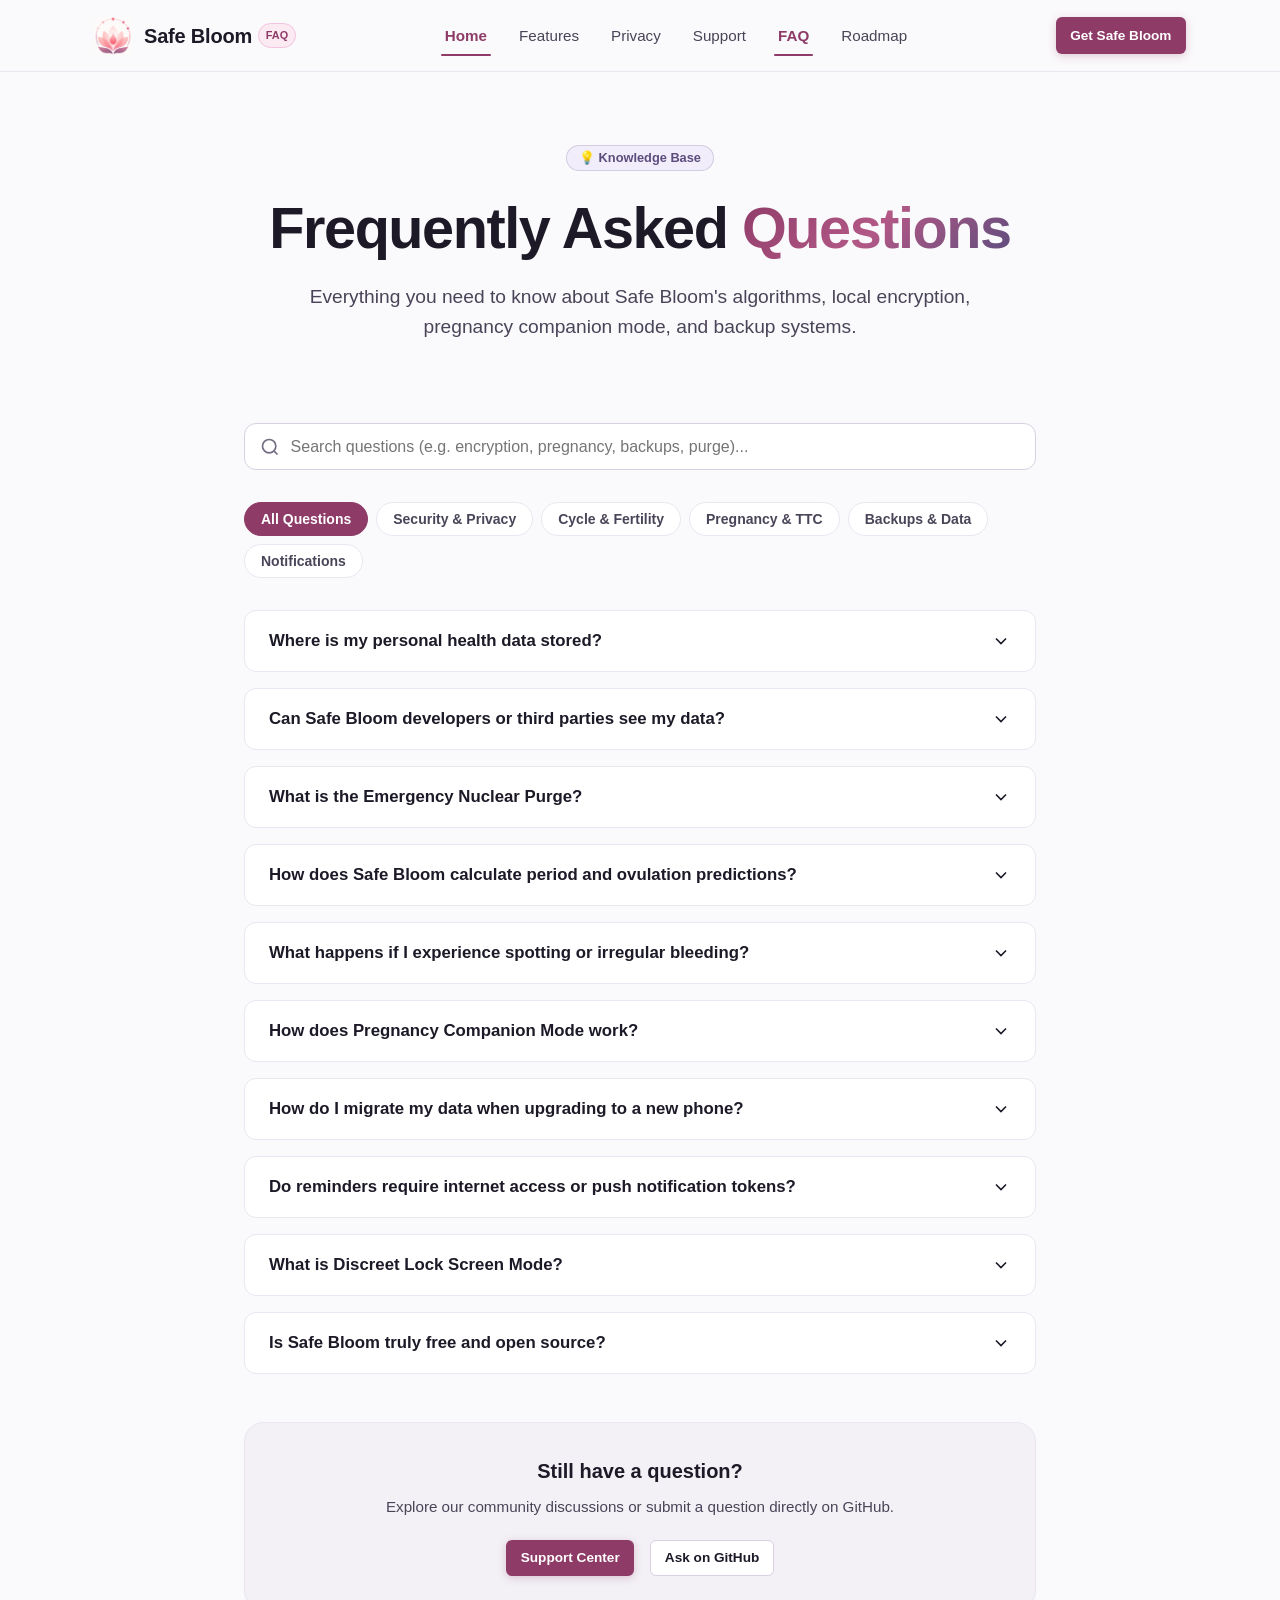
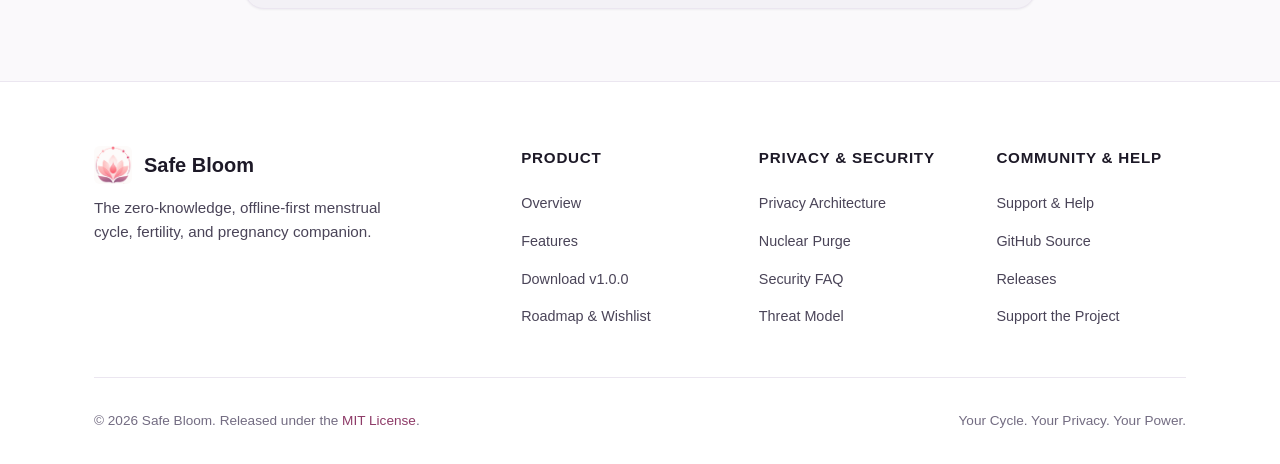
==== faq/index.html @ e165b1d6 "feat: complete Safe Bloom static website with clean URL architecture and zero-knowledge documentatio" ====
<!DOCTYPE html>
<html lang="en">
<head>
  <meta charset="UTF-8">
  <meta name="viewport" content="width=device-width, initial-scale=1.0">
  <title>Frequently Asked Questions — Safe Bloom</title>
  <meta name="description" content="Find answers to common questions about Safe Bloom's zero-knowledge security, offline predictions, pregnancy mode, encrypted backups, and open-source architecture.">
  <meta name="theme-color" content="#8e3b68">
  
  <!-- Open Graph -->
  <meta property="og:title" content="Safe Bloom — Frequently Asked Questions">
  <meta property="og:description" content="Answers about Safe Bloom cycle predictions, offline encryption, pregnancy mode, backups, and privacy.">
  <meta property="og:type" content="website">
  <meta property="og:image" content="../assets/safe-bloom-logo.png">

  <!-- Favicon -->
  <link rel="icon" type="image/png" href="../assets/safe-bloom-logo.png">
  
  <!-- Shared Stylesheet -->
  <link rel="stylesheet" href="../css/style.css">
</head>
<body>

  <!-- Site Header & Navigation -->
  <header class="site-header">
    <div class="container nav-wrapper">
      <a href="../" class="brand" aria-label="Safe Bloom Homepage">
        <img src="../assets/safe-bloom-logo.png" alt="Safe Bloom Logo" class="brand-logo" width="38" height="38">
        <div class="brand-title">
          <span>Safe Bloom</span>
          <span class="brand-badge">FAQ</span>
        </div>
      </a>

      <nav aria-label="Main Navigation">
        <ul class="nav-menu">
          <li><a href="../" class="nav-link">Home</a></li>
          <li><a href="../#features" class="nav-link">Features</a></li>
          <li><a href="../privacy/" class="nav-link">Privacy</a></li>
          <li><a href="../support/" class="nav-link">Support</a></li>
          <li><a href="../faq/" class="nav-link active">FAQ</a></li>
          <li><a href="../roadmap/" class="nav-link">Roadmap</a></li>
        </ul>
      </nav>

      <div class="nav-actions">
        <a href="../#download" class="btn btn-primary btn-sm">Get Safe Bloom</a>
      </div>

      <button class="mobile-toggle" aria-label="Toggle navigation menu" aria-expanded="false">
        <svg viewBox="0 0 24 24" fill="none" stroke="currentColor" stroke-width="2" stroke-linecap="round" stroke-linejoin="round">
          <line x1="3" y1="12" x2="21" y2="12"></line>
          <line x1="3" y1="6" x2="21" y2="6"></line>
          <line x1="3" y1="18" x2="21" y2="18"></line>
        </svg>
      </button>
    </div>
  </header>

  <main>
    <!-- Header Banner -->
    <section class="hero" style="padding-bottom: 2rem;">
      <div class="container container-narrow">
        <div class="hero-pill">
          <span class="badge badge-purple">💡 Knowledge Base</span>
        </div>
        <h1 class="hero-title">
          Frequently Asked <span class="gradient-text">Questions</span>
        </h1>
        <p class="hero-subtitle">
          Everything you need to know about Safe Bloom's algorithms, local encryption, pregnancy companion mode, and backup systems.
        </p>
      </div>
    </section>

    <!-- FAQ Search and Accordions -->
    <section class="section" style="padding-top: 1rem;">
      <div class="container container-narrow">
        
        <!-- Live Search Bar -->
        <div class="search-box">
          <svg class="search-icon-pos" width="20" height="20" viewBox="0 0 24 24" fill="none" stroke="currentColor" stroke-width="2"><circle cx="11" cy="11" r="8"></circle><line x1="21" y1="21" x2="16.65" y2="16.65"></line></svg>
          <input type="text" id="faq-search" class="search-input" placeholder="Search questions (e.g. encryption, pregnancy, backups, purge)..." aria-label="Search FAQ">
        </div>

        <!-- Filter Category Tabs -->
        <div class="filter-tabs">
          <button class="filter-tab active" data-faq-cat="all">All Questions</button>
          <button class="filter-tab" data-faq-cat="privacy">Security & Privacy</button>
          <button class="filter-tab" data-faq-cat="cycle">Cycle & Fertility</button>
          <button class="filter-tab" data-faq-cat="pregnancy">Pregnancy & TTC</button>
          <button class="filter-tab" data-faq-cat="backup">Backups & Data</button>
          <button class="filter-tab" data-faq-cat="notifications">Notifications</button>
        </div>

        <!-- Accordion Group -->
        <div class="accordion accordion-group">
          
          <!-- Item 1 -->
          <div class="accordion-item faq-item" data-category="privacy">
            <button class="accordion-header" aria-expanded="false">
              <span>Where is my personal health data stored?</span>
              <svg class="accordion-icon" viewBox="0 0 24 24" fill="none" stroke="currentColor" stroke-width="2"><polyline points="6 9 12 15 18 9"></polyline></svg>
            </button>
            <div class="accordion-content">
              <p>
                Your data is stored exclusively on your physical phone inside an encrypted SQLCipher database with 256-bit AES encryption. Safe Bloom has no cloud servers, no central databases, and no remote user accounts. Your data never leaves your device unless you explicitly export an encrypted backup file.
              </p>
            </div>
          </div>

          <!-- Item 2 -->
          <div class="accordion-item faq-item" data-category="privacy">
            <button class="accordion-header" aria-expanded="false">
              <span>Can Safe Bloom developers or third parties see my data?</span>
              <svg class="accordion-icon" viewBox="0 0 24 24" fill="none" stroke="currentColor" stroke-width="2"><polyline points="6 9 12 15 18 9"></polyline></svg>
            </button>
            <div class="accordion-content">
              <p>
                No. Safe Bloom contains zero third-party analytics trackers, zero advertising SDKs, and zero telemetry. The encryption keys are generated inside your device's hardware Secure Element (Android Keystore / iOS Keychain) and are completely inaccessible to developers, servers, or advertising networks.
              </p>
            </div>
          </div>

          <!-- Item 3 -->
          <div class="accordion-item faq-item" data-category="privacy">
            <button class="accordion-header" aria-expanded="false">
              <span>What is the Emergency Nuclear Purge?</span>
              <svg class="accordion-icon" viewBox="0 0 24 24" fill="none" stroke="currentColor" stroke-width="2"><polyline points="6 9 12 15 18 9"></polyline></svg>
            </button>
            <div class="accordion-content">
              <p>
                The Emergency Nuclear Purge is a safety feature accessible inside Settings. In high-risk situations where phone access might be compelled, tapping Nuclear Purge immediately destroys the hardware encryption keys, cryptographically deletes the SQLite database, wipes local caches, and cancels all scheduled notification alarms in less than a second.
              </p>
            </div>
          </div>

          <!-- Item 4 -->
          <div class="accordion-item faq-item" data-category="cycle">
            <button class="accordion-header" aria-expanded="false">
              <span>How does Safe Bloom calculate period and ovulation predictions?</span>
              <svg class="accordion-icon" viewBox="0 0 24 24" fill="none" stroke="currentColor" stroke-width="2"><polyline points="6 9 12 15 18 9"></polyline></svg>
            </button>
            <div class="accordion-content">
              <p>
                Safe Bloom utilizes a dynamic moving-average algorithm that continuously learns from your confirmed historical cycles. It maps your reproductive month into a 4-phase hormonal timeline: Menstrual, Follicular, Ovulatory (peak 6-day fertile window), and Luteal phases.
              </p>
            </div>
          </div>

          <!-- Item 5 -->
          <div class="accordion-item faq-item" data-category="cycle">
            <button class="accordion-header" aria-expanded="false">
              <span>What happens if I experience spotting or irregular bleeding?</span>
              <svg class="accordion-icon" viewBox="0 0 24 24" fill="none" stroke="currentColor" stroke-width="2"><polyline points="6 9 12 15 18 9"></polyline></svg>
            </button>
            <div class="accordion-content">
              <p>
                Safe Bloom provides a dedicated Spotting logging classification. Unlike other apps that mistakenly treat mid-cycle spotting as the start of a whole new period and distort your cycle averages, Safe Bloom isolates spotting as an informational symptom without altering your predictive timeline.
              </p>
            </div>
          </div>

          <!-- Item 6 -->
          <div class="accordion-item faq-item" data-category="pregnancy">
            <button class="accordion-header" aria-expanded="false">
              <span>How does Pregnancy Companion Mode work?</span>
              <svg class="accordion-icon" viewBox="0 0 24 24" fill="none" stroke="currentColor" stroke-width="2"><polyline points="6 9 12 15 18 9"></polyline></svg>
            </button>
            <div class="accordion-content">
              <p>
                Activating Pregnancy Mode transforms the app into a prenatal tracking companion. It calculates gestational age (weeks and days) from your Last Menstrual Period (LMP) or conception date, projects Estimated Due Dates (EDD) using Naegele's rule, provides weekly fruit/veggie size milestones, and automatically suppresses menstrual alarms for the duration of the pregnancy.
              </p>
            </div>
          </div>

          <!-- Item 7 -->
          <div class="accordion-item faq-item" data-category="backup">
            <button class="accordion-header" aria-expanded="false">
              <span>How do I migrate my data when upgrading to a new phone?</span>
              <svg class="accordion-icon" viewBox="0 0 24 24" fill="none" stroke="currentColor" stroke-width="2"><polyline points="6 9 12 15 18 9"></polyline></svg>
            </button>
            <div class="accordion-content">
              <p>
                Navigate to <strong>Settings ➔ Export Encrypted Backup</strong>. Enter a secure passphrase. Safe Bloom generates a zero-knowledge encrypted JSON vault (using PBKDF2-HMAC-SHA256 and AES-GCM). Move this file to your new device via USB, local sharing, or SD card, then tap <strong>Restore from Backup</strong> on the Welcome Screen.
              </p>
            </div>
          </div>

          <!-- Item 8 -->
          <div class="accordion-item faq-item" data-category="notifications">
            <button class="accordion-header" aria-expanded="false">
              <span>Do reminders require internet access or push notification tokens?</span>
              <svg class="accordion-icon" viewBox="0 0 24 24" fill="none" stroke="currentColor" stroke-width="2"><polyline points="6 9 12 15 18 9"></polyline></svg>
            </button>
            <div class="accordion-content">
              <p>
                No. All reminders (period predictions, ovulation alerts, hydration prompts, daily symptom logging) are scheduled directly with your device's native operating system alarm clock manager. Safe Bloom does not use Firebase Cloud Messaging (FCM), Apple APNs, or any external push servers.
              </p>
            </div>
          </div>

          <!-- Item 9 -->
          <div class="accordion-item faq-item" data-category="notifications">
            <button class="accordion-header" aria-expanded="false">
              <span>What is Discreet Lock Screen Mode?</span>
              <svg class="accordion-icon" viewBox="0 0 24 24" fill="none" stroke="currentColor" stroke-width="2"><polyline points="6 9 12 15 18 9"></polyline></svg>
            </button>
            <div class="accordion-content">
              <p>
                Discreet Mode allows you to mask sensitive reproductive wording on your phone's lock screen. Instead of notifications displaying terms like "Period Predicted Tomorrow" or "Peak Ovulation Window", Discreet Mode displays neutral, gentle self-care prompts (e.g. "Safe Bloom: Daily health check-in time").
              </p>
            </div>
          </div>

          <!-- Item 10 -->
          <div class="accordion-item faq-item" data-category="privacy">
            <button class="accordion-header" aria-expanded="false">
              <span>Is Safe Bloom truly free and open source?</span>
              <svg class="accordion-icon" viewBox="0 0 24 24" fill="none" stroke="currentColor" stroke-width="2"><polyline points="6 9 12 15 18 9"></polyline></svg>
            </button>
            <div class="accordion-content">
              <p>
                Yes. Safe Bloom is licensed under the permissive MIT License. There are no paywalls, no monthly subscription fees, and no locked features. The source code is publicly accessible on GitHub for review, audit, and community contributions.
              </p>
            </div>
          </div>

        </div>

        <!-- Still have questions? -->
        <div class="card" style="margin-top: 3rem; text-align: center; background-color: var(--surface-alt);">
          <h3 style="font-size: 1.25rem; margin-bottom: 0.5rem;">Still have a question?</h3>
          <p style="color: var(--text-secondary); font-size: 0.95rem; margin-bottom: 1.25rem;">
            Explore our community discussions or submit a question directly on GitHub.
          </p>
          <div style="display: flex; justify-content: center; gap: 1rem; flex-wrap: wrap;">
            <a href="../support/" class="btn btn-primary btn-sm">Support Center</a>
            <a href="https://github.com/DarkWolfHunter007/Safe-Bloom/discussions" target="_blank" rel="noopener noreferrer" class="btn btn-secondary btn-sm">Ask on GitHub</a>
          </div>
        </div>

      </div>
    </section>
  </main>

  <!-- Site Footer -->
  <footer class="site-footer">
    <div class="container">
      <div class="footer-grid">
        <div class="footer-brand">
          <a href="../" class="brand" style="margin-bottom: 0.5rem;">
            <img src="../assets/safe-bloom-logo.png" alt="Safe Bloom Logo" class="brand-logo" width="32" height="32">
            <span>Safe Bloom</span>
          </a>
          <p>
            The zero-knowledge, offline-first menstrual cycle, fertility, and pregnancy companion.
          </p>
        </div>

        <div class="footer-col">
          <h4>Product</h4>
          <ul class="footer-links">
            <li><a href="../" class="footer-link">Overview</a></li>
            <li><a href="../#features" class="footer-link">Features</a></li>
            <li><a href="../#download" class="footer-link">Download v1.0.0</a></li>
            <li><a href="../roadmap/" class="footer-link">Roadmap & Wishlist</a></li>
          </ul>
        </div>

        <div class="footer-col">
          <h4>Privacy & Security</h4>
          <ul class="footer-links">
            <li><a href="../privacy/" class="footer-link">Privacy Architecture</a></li>
            <li><a href="../privacy/#nuclear-purge" class="footer-link">Nuclear Purge</a></li>
            <li><a href="../faq/" class="footer-link">Security FAQ</a></li>
            <li><a href="../privacy/#threat-model" class="footer-link">Threat Model</a></li>
          </ul>
        </div>

        <div class="footer-col">
          <h4>Community & Help</h4>
          <ul class="footer-links">
            <li><a href="../support/" class="footer-link">Support & Help</a></li>
            <li><a href="https://github.com/DarkWolfHunter007/Safe-Bloom" target="_blank" rel="noopener noreferrer" class="footer-link">GitHub Source</a></li>
            <li><a href="https://github.com/DarkWolfHunter007/Safe-Bloom/releases" target="_blank" rel="noopener noreferrer" class="footer-link">Releases</a></li>
            <li><a href="../roadmap/#support-the-project" class="footer-link">Support the Project</a></li>
          </ul>
        </div>
      </div>

      <div class="footer-bottom">
        <div>
          &copy; <span id="current-year">2026</span> Safe Bloom. Released under the <a href="https://opensource.org/licenses/MIT" target="_blank" rel="noopener noreferrer">MIT License</a>.
        </div>
        <div>
          <span>Your Cycle. Your Privacy. Your Power.</span>
        </div>
      </div>
    </div>
  </footer>

  <!-- Main JavaScript -->
  <script src="../js/main.js" defer></script>
</body>
</html>
---- css/style.css ----
/* ==========================================================================
   SAFE BLOOM — Shared Stylesheet
   Pure Vanilla CSS • Responsive • Lightweight • Zero Dependencies
   ========================================================================== */

/* --- CSS Variables & Design Tokens --- */
:root {
  /* Brand Palette */
  --primary: #8e3b68;
  --primary-hover: #772e55;
  --primary-light: #fbeaf2;
  --primary-border: #f3c2dc;
  
  --secondary: #5c4d7d;
  --secondary-light: #f1edfa;
  
  --accent-sage: #3d7a5a;
  --accent-sage-light: #eaf5ee;
  
  --accent-gold: #c26d18;
  --accent-gold-light: #fef4e8;

  --accent-blue: #2b6cb0;
  --accent-blue-light: #ebf4ff;

  /* Neutrals & Surfaces (Light Theme) */
  --bg: #faf9fb;
  --surface: #ffffff;
  --surface-raised: #ffffff;
  --surface-alt: #f3f1f6;
  --surface-subtle: #f8f6fb;
  
  --border-light: #ebe6f0;
  --border-medium: #d8d0e2;
  
  --text-main: #1d1927;
  --text-secondary: #4a4458;
  --text-muted: #736c82;
  --text-inverse: #ffffff;

  /* Typography */
  --font-sans: -apple-system, BlinkMacSystemFont, "Segoe UI", Roboto, Oxygen-Sans, Ubuntu, Cantarell, "Helvetica Neue", sans-serif;
  --font-mono: ui-monospace, SFMono-Regular, "SF Mono", Menlo, Consolas, "Liberation Mono", monospace;

  /* Shadows */
  --shadow-sm: 0 1px 2px rgba(29, 25, 39, 0.05);
  --shadow-md: 0 4px 12px rgba(29, 25, 39, 0.08);
  --shadow-lg: 0 12px 32px rgba(29, 25, 39, 0.12);
  --shadow-glow: 0 0 24px rgba(142, 59, 104, 0.2);

  /* Layout & Sizing */
  --container-max: 1140px;
  --radius-sm: 6px;
  --radius-md: 12px;
  --radius-lg: 20px;
  --radius-full: 9999px;
  --header-height: 72px;

  /* Transitions */
  --transition-fast: 150ms ease;
  --transition-normal: 250ms ease;
}

/* Dark Mode Preferences */
@media (prefers-color-scheme: dark) {
  :root {
    --bg: #110e17;
    --surface: #1a1624;
    --surface-raised: #221d2f;
    --surface-alt: #282237;
    --surface-subtle: #1f1a2b;

    --border-light: #2c253c;
    --border-medium: #403656;

    --text-main: #f5f2f9;
    --text-secondary: #c5bed4;
    --text-muted: #948ba4;

    --primary-light: #341626;
    --primary-border: #56213f;

    --secondary-light: #241c34;
    --accent-sage-light: #162a1f;
    --accent-gold-light: #331f08;
    --accent-blue-light: #12223a;

    --shadow-sm: 0 1px 2px rgba(0, 0, 0, 0.3);
    --shadow-md: 0 4px 16px rgba(0, 0, 0, 0.4);
    --shadow-lg: 0 12px 36px rgba(0, 0, 0, 0.5);
  }
}

/* --- Global Reset & Box Sizing --- */
*, *::before, *::after {
  box-sizing: border-box;
  margin: 0;
  padding: 0;
}

html {
  font-family: var(--font-sans);
  font-size: 16px;
  line-height: 1.6;
  color: var(--text-main);
  background-color: var(--bg);
  scroll-behavior: smooth;
  -webkit-font-smoothing: antialiased;
  -moz-osx-font-smoothing: grayscale;
}

body {
  min-height: 100vh;
  display: flex;
  flex-direction: column;
  overflow-x: hidden;
}

img, svg {
  display: block;
  max-width: 100%;
  height: auto;
}

a {
  color: var(--primary);
  text-decoration: none;
  transition: color var(--transition-fast);
}

a:hover {
  color: var(--primary-hover);
}

ul, ol {
  list-style-position: inside;
}

/* --- Container & Grid Layout --- */
.container {
  width: 100%;
  max-width: var(--container-max);
  margin-left: auto;
  margin-right: auto;
  padding-left: 1.5rem;
  padding-right: 1.5rem;
}

.container-narrow {
  max-width: 840px;
}

/* --- Header & Navigation --- */
.site-header {
  position: sticky;
  top: 0;
  z-index: 100;
  height: var(--header-height);
  background-color: rgba(250, 249, 251, 0.85);
  backdrop-filter: blur(12px);
  -webkit-backdrop-filter: blur(12px);
  border-bottom: 1px solid var(--border-light);
  display: flex;
  align-items: center;
  transition: background-color var(--transition-normal), border-color var(--transition-normal);
}

@media (prefers-color-scheme: dark) {
  .site-header {
    background-color: rgba(17, 14, 23, 0.85);
  }
}

.nav-wrapper {
  display: flex;
  align-items: center;
  justify-content: space-between;
  width: 100%;
}

.brand {
  display: flex;
  align-items: center;
  gap: 0.75rem;
  font-weight: 700;
  font-size: 1.25rem;
  color: var(--text-main);
  text-decoration: none;
}

.brand-logo {
  width: 38px;
  height: 38px;
  border-radius: var(--radius-sm);
  object-fit: cover;
}

.brand-title {
  display: flex;
  align-items: center;
  gap: 0.35rem;
  letter-spacing: -0.01em;
}

.brand-badge {
  font-size: 0.68rem;
  font-weight: 600;
  background-color: var(--primary-light);
  color: var(--primary);
  padding: 0.15rem 0.45rem;
  border-radius: var(--radius-full);
  letter-spacing: 0;
  border: 1px solid var(--primary-border);
}

.nav-menu {
  display: flex;
  align-items: center;
  gap: 1.5rem;
  list-style: none;
}

.nav-link {
  font-size: 0.95rem;
  font-weight: 500;
  color: var(--text-secondary);
  padding: 0.5rem 0.25rem;
  position: relative;
  transition: color var(--transition-fast);
}

.nav-link:hover {
  color: var(--primary);
}

.nav-link.active {
  color: var(--primary);
  font-weight: 600;
}

.nav-link.active::after {
  content: "";
  position: absolute;
  bottom: -4px;
  left: 0;
  right: 0;
  height: 2px;
  background-color: var(--primary);
  border-radius: 2px;
}

.nav-actions {
  display: flex;
  align-items: center;
  gap: 0.75rem;
}

/* Hamburger Mobile Toggle */
.mobile-toggle {
  display: none;
  background: transparent;
  border: none;
  padding: 0.5rem;
  cursor: pointer;
  color: var(--text-main);
}

.mobile-toggle svg {
  width: 24px;
  height: 24px;
}

/* --- Buttons --- */
.btn {
  display: inline-flex;
  align-items: center;
  justify-content: center;
  gap: 0.5rem;
  font-weight: 600;
  font-size: 0.95rem;
  padding: 0.65rem 1.25rem;
  border-radius: var(--radius-md);
  border: 1px solid transparent;
  cursor: pointer;
  text-decoration: none;
  transition: all var(--transition-fast);
  white-space: nowrap;
}

.btn-primary {
  background-color: var(--primary);
  color: var(--text-inverse);
  box-shadow: 0 2px 8px rgba(142, 59, 104, 0.25);
}

.btn-primary:hover {
  background-color: var(--primary-hover);
  color: var(--text-inverse);
  transform: translateY(-1px);
  box-shadow: 0 4px 14px rgba(142, 59, 104, 0.35);
}

.btn-secondary {
  background-color: var(--surface);
  color: var(--text-main);
  border-color: var(--border-medium);
}

.btn-secondary:hover {
  background-color: var(--surface-alt);
  color: var(--primary);
  border-color: var(--primary-border);
}

.btn-ghost {
  background-color: transparent;
  color: var(--text-secondary);
}

.btn-ghost:hover {
  background-color: var(--surface-alt);
  color: var(--text-main);
}

.btn-sm {
  font-size: 0.85rem;
  padding: 0.4rem 0.85rem;
  border-radius: var(--radius-sm);
}

.btn-lg {
  font-size: 1.05rem;
  padding: 0.85rem 1.75rem;
  border-radius: var(--radius-md);
}

/* --- Badges & Chips --- */
.badge {
  display: inline-flex;
  align-items: center;
  gap: 0.4rem;
  font-size: 0.8rem;
  font-weight: 600;
  padding: 0.35rem 0.75rem;
  border-radius: var(--radius-full);
  line-height: 1;
}

.badge-primary {
  background-color: var(--primary-light);
  color: var(--primary);
  border: 1px solid var(--primary-border);
}

.badge-sage {
  background-color: var(--accent-sage-light);
  color: var(--accent-sage);
  border: 1px solid rgba(61, 122, 90, 0.2);
}

.badge-purple {
  background-color: var(--secondary-light);
  color: var(--secondary);
  border: 1px solid rgba(92, 77, 125, 0.2);
}

.badge-gold {
  background-color: var(--accent-gold-light);
  color: var(--accent-gold);
  border: 1px solid rgba(194, 109, 24, 0.2);
}

/* --- Hero Section --- */
.hero {
  padding: 4.5rem 0 3rem;
  text-align: center;
  position: relative;
}

.hero-pill {
  margin-bottom: 1.5rem;
}

.hero-title {
  font-size: clamp(2.2rem, 5vw, 3.6rem);
  font-weight: 800;
  line-height: 1.15;
  letter-spacing: -0.025em;
  color: var(--text-main);
  margin-bottom: 1.25rem;
}

.hero-title .gradient-text {
  background: linear-gradient(135deg, var(--primary) 0%, #b25886 50%, var(--secondary) 100%);
  -webkit-background-clip: text;
  -webkit-text-fill-color: transparent;
}

.hero-subtitle {
  font-size: 1.2rem;
  color: var(--text-secondary);
  max-width: 680px;
  margin: 0 auto 2rem;
  line-height: 1.6;
}

.hero-actions {
  display: flex;
  align-items: center;
  justify-content: center;
  flex-wrap: wrap;
  gap: 1rem;
  margin-bottom: 2.5rem;
}

.hero-badges {
  display: flex;
  align-items: center;
  justify-content: center;
  flex-wrap: wrap;
  gap: 0.75rem;
}

/* --- Section Layouts --- */
.section {
  padding: 4.5rem 0;
}

.section-alt {
  background-color: var(--surface-alt);
  border-top: 1px solid var(--border-light);
  border-bottom: 1px solid var(--border-light);
}

.section-header {
  text-align: center;
  max-width: 680px;
  margin: 0 auto 3rem;
}

.section-tag {
  font-size: 0.85rem;
  font-weight: 700;
  text-transform: uppercase;
  letter-spacing: 0.08em;
  color: var(--primary);
  margin-bottom: 0.5rem;
  display: block;
}

.section-title {
  font-size: clamp(1.8rem, 3.5vw, 2.5rem);
  font-weight: 700;
  color: var(--text-main);
  letter-spacing: -0.02em;
  line-height: 1.25;
  margin-bottom: 0.75rem;
}

.section-description {
  font-size: 1.1rem;
  color: var(--text-secondary);
}

/* --- Cards & Grid --- */
.grid-3 {
  display: grid;
  grid-template-columns: repeat(auto-fit, minmax(300px, 1fr));
  gap: 1.75rem;
}

.grid-2 {
  display: grid;
  grid-template-columns: repeat(auto-fit, minmax(360px, 1fr));
  gap: 2rem;
}

.card {
  background-color: var(--surface);
  border: 1px solid var(--border-light);
  border-radius: var(--radius-lg);
  padding: 2rem;
  box-shadow: var(--shadow-sm);
  transition: transform var(--transition-normal), box-shadow var(--transition-normal), border-color var(--transition-normal);
  display: flex;
  flex-direction: column;
}

.card:hover {
  transform: translateY(-3px);
  box-shadow: var(--shadow-md);
  border-color: var(--border-medium);
}

.card-icon {
  width: 52px;
  height: 52px;
  border-radius: var(--radius-md);
  display: flex;
  align-items: center;
  justify-content: center;
  font-size: 1.5rem;
  margin-bottom: 1.25rem;
  background-color: var(--primary-light);
  color: var(--primary);
}

.card-icon.sage {
  background-color: var(--accent-sage-light);
  color: var(--accent-sage);
}

.card-icon.purple {
  background-color: var(--secondary-light);
  color: var(--secondary);
}

.card-icon.gold {
  background-color: var(--accent-gold-light);
  color: var(--accent-gold);
}

.card-icon.blue {
  background-color: var(--accent-blue-light);
  color: var(--accent-blue);
}

.card-title {
  font-size: 1.25rem;
  font-weight: 700;
  color: var(--text-main);
  margin-bottom: 0.65rem;
  line-height: 1.3;
}

.card-text {
  font-size: 0.95rem;
  color: var(--text-secondary);
  line-height: 1.6;
  flex-grow: 1;
}

.card-list {
  margin-top: 1rem;
  padding-left: 0;
  list-style: none;
}

.card-list li {
  font-size: 0.9rem;
  color: var(--text-secondary);
  padding: 0.35rem 0;
  display: flex;
  align-items: flex-start;
  gap: 0.5rem;
}

.card-list li::before {
  content: "✓";
  color: var(--accent-sage);
  font-weight: bold;
}

/* --- Comparison Table --- */
.comparison-wrapper {
  overflow-x: auto;
  border-radius: var(--radius-lg);
  border: 1px solid var(--border-light);
  background-color: var(--surface);
  box-shadow: var(--shadow-sm);
  margin-top: 2rem;
}

.comparison-table {
  width: 100%;
  border-collapse: collapse;
  text-align: left;
}

.comparison-table th,
.comparison-table td {
  padding: 1.1rem 1.5rem;
  border-bottom: 1px solid var(--border-light);
}

.comparison-table th {
  background-color: var(--surface-alt);
  font-size: 0.95rem;
  font-weight: 700;
  color: var(--text-main);
}

.comparison-table th.highlight,
.comparison-table td.highlight {
  background-color: var(--primary-light);
  color: var(--primary);
  font-weight: 600;
}

@media (prefers-color-scheme: dark) {
  .comparison-table th.highlight,
  .comparison-table td.highlight {
    background-color: rgba(142, 59, 104, 0.15);
  }
}

.comparison-table tr:last-child td {
  border-bottom: none;
}

/* --- Architecture & Feature Visual Highlights --- */
.feature-split {
  display: grid;
  grid-template-columns: 1fr 1fr;
  gap: 3.5rem;
  align-items: center;
}

.feature-split.reverse {
  direction: rtl;
}

.feature-split.reverse > * {
  direction: ltr;
}

.feature-media {
  background-color: var(--surface);
  border: 1px solid var(--border-light);
  border-radius: var(--radius-lg);
  padding: 2rem;
  box-shadow: var(--shadow-md);
}

.code-box {
  background-color: #1a1624;
  color: #c5bed4;
  font-family: var(--font-mono);
  font-size: 0.85rem;
  padding: 1.25rem;
  border-radius: var(--radius-md);
  overflow-x: auto;
  line-height: 1.5;
  border: 1px solid #2c253c;
}

.code-box code {
  color: #e5a7cb;
}

.code-box .comment {
  color: #736c82;
}

/* --- Accordion (FAQ) --- */
.accordion {
  display: flex;
  flex-direction: column;
  gap: 1rem;
}

.accordion-item {
  background-color: var(--surface);
  border: 1px solid var(--border-light);
  border-radius: var(--radius-md);
  overflow: hidden;
  transition: border-color var(--transition-fast);
}

.accordion-item:hover {
  border-color: var(--border-medium);
}

.accordion-header {
  width: 100%;
  text-align: left;
  padding: 1.25rem 1.5rem;
  background: transparent;
  border: none;
  display: flex;
  align-items: center;
  justify-content: space-between;
  gap: 1rem;
  font-size: 1.05rem;
  font-weight: 600;
  color: var(--text-main);
  cursor: pointer;
}

.accordion-icon {
  width: 20px;
  height: 20px;
  flex-shrink: 0;
  transition: transform var(--transition-fast);
}

.accordion-item.active .accordion-icon {
  transform: rotate(180deg);
}

.accordion-item.active .accordion-header {
  color: var(--primary);
}

.accordion-content {
  max-height: 0;
  overflow: hidden;
  transition: max-height var(--transition-normal), padding var(--transition-normal);
  padding: 0 1.5rem;
  color: var(--text-secondary);
  font-size: 0.95rem;
  line-height: 1.6;
}

.accordion-item.active .accordion-content {
  padding-bottom: 1.25rem;
}

/* Search bar for FAQ & Roadmap */
.search-box {
  width: 100%;
  position: relative;
  margin-bottom: 2rem;
}

.search-input {
  width: 100%;
  padding: 0.85rem 1.25rem 0.85rem 2.85rem;
  border: 1px solid var(--border-medium);
  border-radius: var(--radius-md);
  background-color: var(--surface);
  color: var(--text-main);
  font-size: 1rem;
  font-family: inherit;
  outline: none;
  transition: border-color var(--transition-fast), box-shadow var(--transition-fast);
}

.search-input:focus {
  border-color: var(--primary);
  box-shadow: 0 0 0 3px rgba(142, 59, 104, 0.15);
}

.search-icon-pos {
  position: absolute;
  left: 1rem;
  top: 50%;
  transform: translateY(-50%);
  color: var(--text-muted);
  pointer-events: none;
}

/* Category Filter Tabs */
.filter-tabs {
  display: flex;
  align-items: center;
  gap: 0.5rem;
  flex-wrap: wrap;
  margin-bottom: 2rem;
}

.filter-tab {
  background-color: var(--surface);
  border: 1px solid var(--border-light);
  padding: 0.5rem 1rem;
  border-radius: var(--radius-full);
  font-size: 0.875rem;
  font-weight: 600;
  color: var(--text-secondary);
  cursor: pointer;
  transition: all var(--transition-fast);
}

.filter-tab:hover {
  background-color: var(--surface-alt);
  color: var(--text-main);
}

.filter-tab.active {
  background-color: var(--primary);
  color: var(--text-inverse);
  border-color: var(--primary);
}

/* --- Roadmap Specifics --- */
.timeline {
  position: relative;
  display: flex;
  flex-direction: column;
  gap: 2rem;
}

.timeline::before {
  content: "";
  position: absolute;
  left: 24px;
  top: 10px;
  bottom: 10px;
  width: 2px;
  background-color: var(--border-medium);
}

.timeline-item {
  position: relative;
  padding-left: 60px;
}

.timeline-marker {
  position: absolute;
  left: 12px;
  top: 4px;
  width: 26px;
  height: 26px;
  border-radius: 50%;
  background-color: var(--surface);
  border: 3px solid var(--primary);
  display: flex;
  align-items: center;
  justify-content: center;
  z-index: 1;
}

.timeline-marker.done {
  background-color: var(--accent-sage);
  border-color: var(--accent-sage);
  color: #ffffff;
}

.timeline-marker.progress {
  background-color: var(--primary);
  border-color: var(--primary);
  color: #ffffff;
}

/* --- Call to Action Banner --- */
.cta-banner {
  background: linear-gradient(135deg, var(--primary) 0%, var(--secondary) 100%);
  color: var(--text-inverse);
  border-radius: var(--radius-lg);
  padding: 3.5rem 2rem;
  text-align: center;
  box-shadow: var(--shadow-lg);
}

.cta-banner h2 {
  font-size: clamp(1.8rem, 3.5vw, 2.4rem);
  font-weight: 800;
  margin-bottom: 1rem;
}

.cta-banner p {
  font-size: 1.1rem;
  max-width: 600px;
  margin: 0 auto 2rem;
  opacity: 0.9;
}

.cta-banner .btn-white {
  background-color: #ffffff;
  color: var(--primary);
  font-weight: 700;
}

.cta-banner .btn-white:hover {
  background-color: #f8f6fb;
  transform: translateY(-2px);
}

.cta-banner .btn-outline-white {
  background-color: transparent;
  color: #ffffff;
  border-color: rgba(255, 255, 255, 0.4);
}

.cta-banner .btn-outline-white:hover {
  background-color: rgba(255, 255, 255, 0.15);
  border-color: #ffffff;
}

/* --- Copy Snippet Box --- */
.copy-box {
  display: flex;
  align-items: center;
  justify-content: space-between;
  gap: 1rem;
  background-color: var(--surface-alt);
  border: 1px solid var(--border-light);
  border-radius: var(--radius-md);
  padding: 0.75rem 1rem;
  font-family: var(--font-mono);
  font-size: 0.85rem;
  color: var(--text-main);
  word-break: break-all;
}

/* Toast Notification for Clipboard Copy */
.toast {
  position: fixed;
  bottom: 2rem;
  right: 2rem;
  background-color: var(--text-main);
  color: var(--surface);
  padding: 0.75rem 1.25rem;
  border-radius: var(--radius-md);
  font-size: 0.9rem;
  font-weight: 600;
  box-shadow: var(--shadow-lg);
  z-index: 1000;
  opacity: 0;
  transform: translateY(10px);
  pointer-events: none;
  transition: opacity var(--transition-fast), transform var(--transition-fast);
}

.toast.show {
  opacity: 1;
  transform: translateY(0);
}

/* --- Footer --- */
.site-footer {
  background-color: var(--surface);
  border-top: 1px solid var(--border-light);
  padding: 4rem 0 2rem;
  margin-top: auto;
}

.footer-grid {
  display: grid;
  grid-template-columns: 2fr 1fr 1fr 1fr;
  gap: 3rem;
  margin-bottom: 3rem;
}

.footer-brand p {
  font-size: 0.95rem;
  color: var(--text-secondary);
  margin-top: 0.75rem;
  max-width: 320px;
  line-height: 1.6;
}

.footer-col h4 {
  font-size: 0.95rem;
  font-weight: 700;
  color: var(--text-main);
  margin-bottom: 1.25rem;
  text-transform: uppercase;
  letter-spacing: 0.05em;
}

.footer-links {
  list-style: none;
  display: flex;
  flex-direction: column;
  gap: 0.75rem;
}

.footer-link {
  font-size: 0.9rem;
  color: var(--text-secondary);
  transition: color var(--transition-fast);
}

.footer-link:hover {
  color: var(--primary);
}

.footer-bottom {
  padding-top: 2rem;
  border-top: 1px solid var(--border-light);
  display: flex;
  align-items: center;
  justify-content: space-between;
  flex-wrap: wrap;
  gap: 1rem;
  font-size: 0.85rem;
  color: var(--text-muted);
}

.footer-trust-chips {
  display: flex;
  align-items: center;
  gap: 0.5rem;
  flex-wrap: wrap;
}

/* --- Responsive Media Queries --- */
@media (max-width: 900px) {
  .footer-grid {
    grid-template-columns: 1fr 1fr;
    gap: 2rem;
  }

  .feature-split {
    grid-template-columns: 1fr;
    gap: 2rem;
  }
}

@media (max-width: 768px) {
  .mobile-toggle {
    display: block;
  }

  .nav-menu {
    position: absolute;
    top: var(--header-height);
    left: 0;
    right: 0;
    background-color: var(--surface);
    border-bottom: 1px solid var(--border-medium);
    flex-direction: column;
    align-items: flex-start;
    padding: 1.5rem;
    gap: 1.25rem;
    box-shadow: var(--shadow-lg);
    display: none;
  }

  .nav-menu.open {
    display: flex;
  }

  .nav-actions {
    display: none;
  }

  .grid-2, .grid-3 {
    grid-template-columns: 1fr;
  }

  .footer-grid {
    grid-template-columns: 1fr;
  }

  .footer-bottom {
    flex-direction: column;
    align-items: flex-start;
  }

  .timeline::before {
    left: 16px;
  }

  .timeline-item {
    padding-left: 45px;
  }

  .timeline-marker {
    left: 5px;
    width: 22px;
    height: 22px;
  }
}
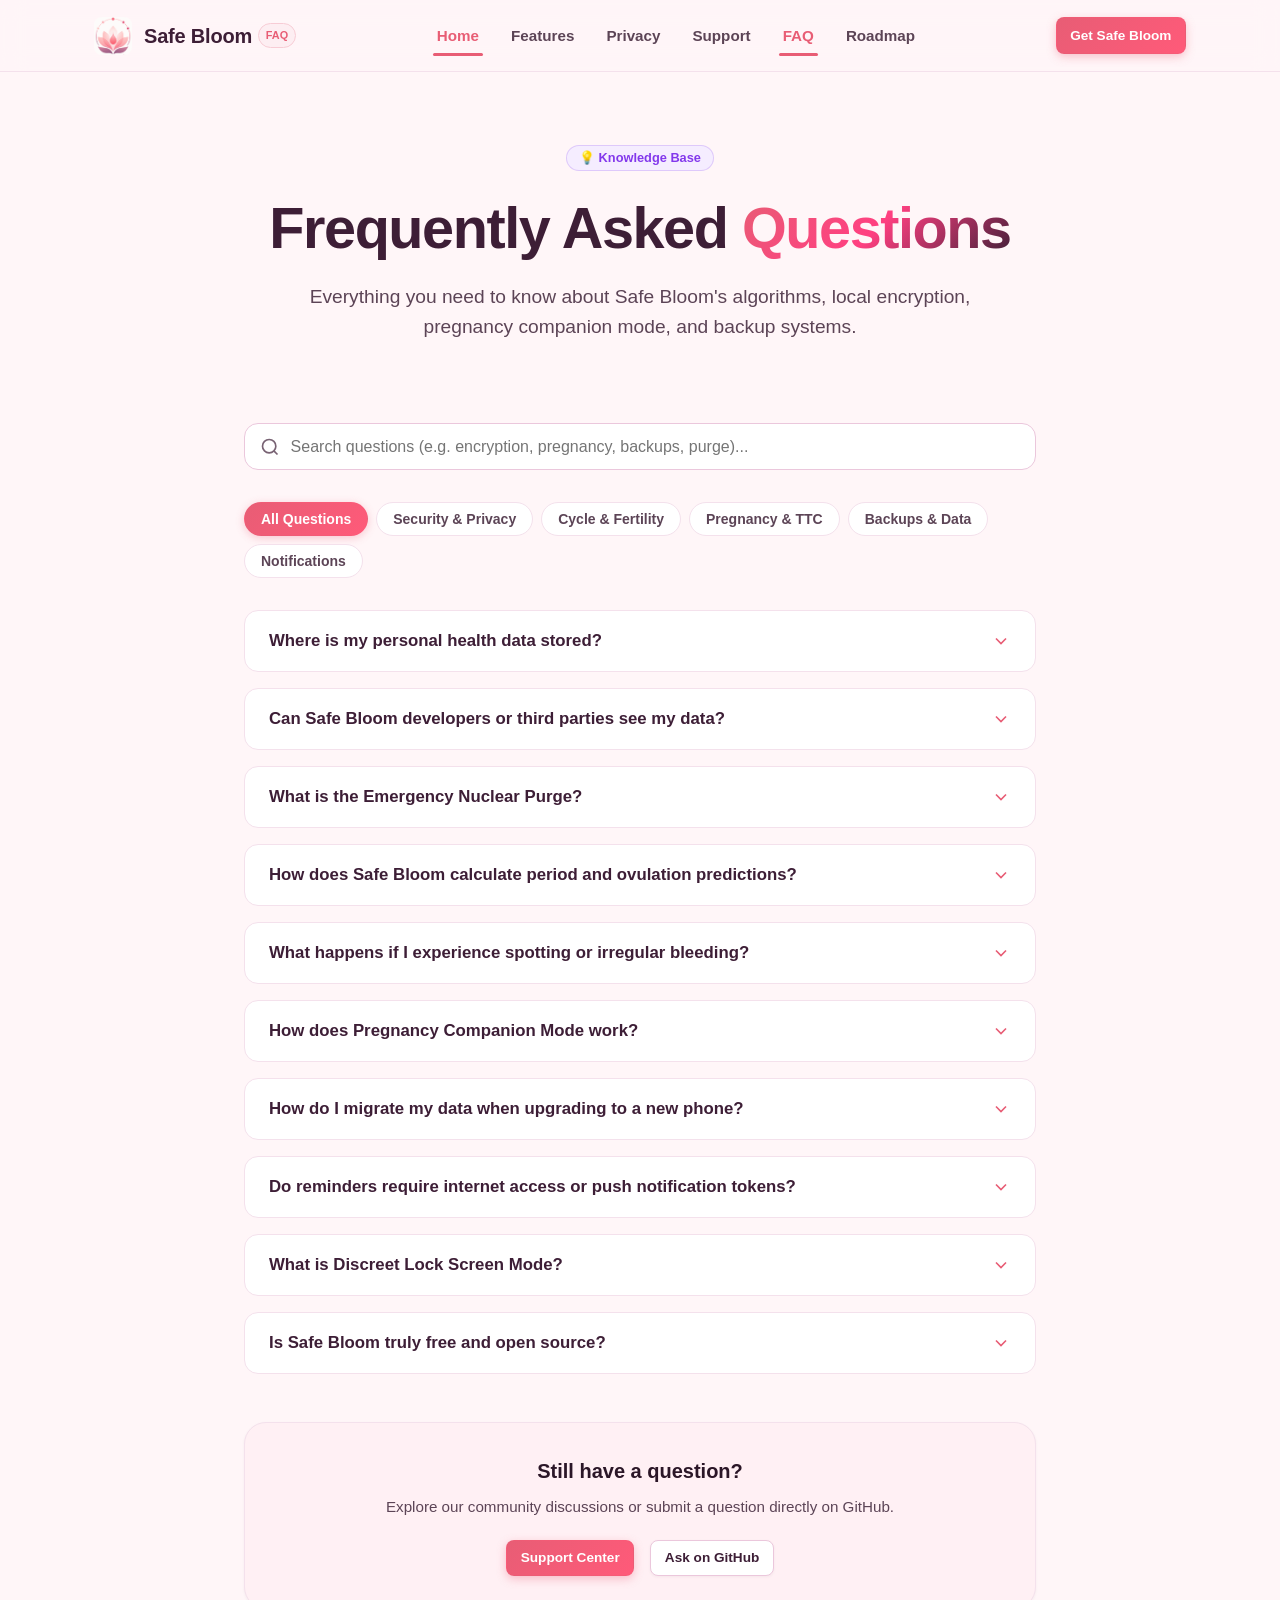
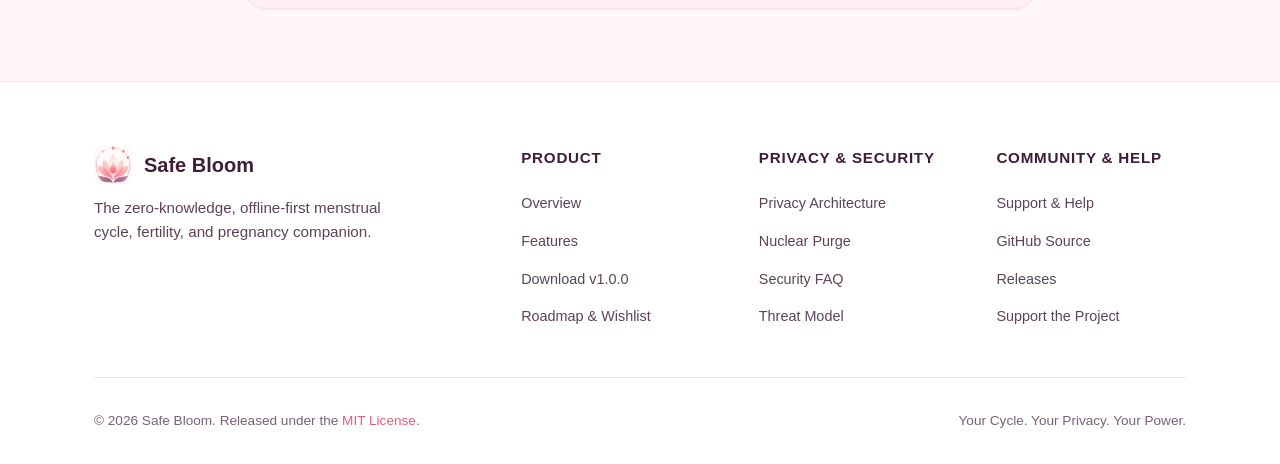
==== commit 1f50aa6b: "style: align theme palette with Safe Bloom cream, white, and petal rose pink colors" ====
--- a/faq/index.html
+++ b/faq/index.html
@@ -5,7 +5,7 @@
   <meta name="viewport" content="width=device-width, initial-scale=1.0">
   <title>Frequently Asked Questions — Safe Bloom</title>
   <meta name="description" content="Find answers to common questions about Safe Bloom's zero-knowledge security, offline predictions, pregnancy mode, encrypted backups, and open-source architecture.">
-  <meta name="theme-color" content="#8e3b68">
+  <meta name="theme-color" content="#e85d75">
   
   <!-- Open Graph -->
   <meta property="og:title" content="Safe Bloom — Frequently Asked Questions">
--- a/css/style.css
+++ b/css/style.css
@@ -1,94 +1,68 @@
 /* ==========================================================================
    SAFE BLOOM — Shared Stylesheet
    Pure Vanilla CSS • Responsive • Lightweight • Zero Dependencies
+   Palette: Cream (#FFF6F8), Pure White (#FFFFFF), & Petal Rose Pink (#E85D75)
    ========================================================================== */
 
 /* --- CSS Variables & Design Tokens --- */
 :root {
-  /* Brand Palette */
-  --primary: #8e3b68;
-  --primary-hover: #772e55;
-  --primary-light: #fbeaf2;
-  --primary-border: #f3c2dc;
+  /* Brand Palette: Authentic Safe Bloom Pink & Plum */
+  --primary: #e85d75;
+  --primary-hover: #d64560;
+  --primary-light: #fdeef2;
+  --primary-border: #f7ccd5;
   
-  --secondary: #5c4d7d;
-  --secondary-light: #f1edfa;
+  --drop-coral: #ff4081;
+  --deep-plum: #3d1e36;
   
-  --accent-sage: #3d7a5a;
-  --accent-sage-light: #eaf5ee;
+  --secondary: #8338ec;
+  --secondary-light: #f5edff;
   
-  --accent-gold: #c26d18;
-  --accent-gold-light: #fef4e8;
-
-  --accent-blue: #2b6cb0;
-  --accent-blue-light: #ebf4ff;
-
-  /* Neutrals & Surfaces (Light Theme) */
-  --bg: #faf9fb;
+  --accent-sage: #2ec4b6;
+  --accent-sage-light: #e6f8f6;
+  
+  --accent-gold: #ff9f1c;
+  --accent-gold-light: #fff5e6;
+
+  --accent-blue: #3a86ef;
+  --accent-blue-light: #ebf3fe;
+
+  /* Base Surfaces: Warm Cream & Crisp White */
+  --bg: #fff6f8;
   --surface: #ffffff;
   --surface-raised: #ffffff;
-  --surface-alt: #f3f1f6;
-  --surface-subtle: #f8f6fb;
+  --surface-alt: #fff0f4;
+  --surface-subtle: #fdf5f7;
   
-  --border-light: #ebe6f0;
-  --border-medium: #d8d0e2;
+  --border-light: #f4e1ec;
+  --border-medium: #ebc7dc;
   
-  --text-main: #1d1927;
-  --text-secondary: #4a4458;
-  --text-muted: #736c82;
+  --text-main: #2b1627;
+  --text-secondary: #5c4456;
+  --text-muted: #786273;
   --text-inverse: #ffffff;
 
   /* Typography */
   --font-sans: -apple-system, BlinkMacSystemFont, "Segoe UI", Roboto, Oxygen-Sans, Ubuntu, Cantarell, "Helvetica Neue", sans-serif;
   --font-mono: ui-monospace, SFMono-Regular, "SF Mono", Menlo, Consolas, "Liberation Mono", monospace;
 
-  /* Shadows */
-  --shadow-sm: 0 1px 2px rgba(29, 25, 39, 0.05);
-  --shadow-md: 0 4px 12px rgba(29, 25, 39, 0.08);
-  --shadow-lg: 0 12px 32px rgba(29, 25, 39, 0.12);
-  --shadow-glow: 0 0 24px rgba(142, 59, 104, 0.2);
+  /* Shadows with delicate warm tint */
+  --shadow-sm: 0 1px 3px rgba(61, 30, 54, 0.05);
+  --shadow-md: 0 4px 14px rgba(61, 30, 54, 0.08);
+  --shadow-lg: 0 12px 32px rgba(61, 30, 54, 0.12);
+  --shadow-glow: 0 0 24px rgba(232, 93, 117, 0.25);
 
   /* Layout & Sizing */
   --container-max: 1140px;
-  --radius-sm: 6px;
-  --radius-md: 12px;
-  --radius-lg: 20px;
+  --radius-sm: 8px;
+  --radius-md: 14px;
+  --radius-lg: 22px;
   --radius-full: 9999px;
   --header-height: 72px;
 
   /* Transitions */
   --transition-fast: 150ms ease;
   --transition-normal: 250ms ease;
-}
-
-/* Dark Mode Preferences */
-@media (prefers-color-scheme: dark) {
-  :root {
-    --bg: #110e17;
-    --surface: #1a1624;
-    --surface-raised: #221d2f;
-    --surface-alt: #282237;
-    --surface-subtle: #1f1a2b;
-
-    --border-light: #2c253c;
-    --border-medium: #403656;
-
-    --text-main: #f5f2f9;
-    --text-secondary: #c5bed4;
-    --text-muted: #948ba4;
-
-    --primary-light: #341626;
-    --primary-border: #56213f;
-
-    --secondary-light: #241c34;
-    --accent-sage-light: #162a1f;
-    --accent-gold-light: #331f08;
-    --accent-blue-light: #12223a;
-
-    --shadow-sm: 0 1px 2px rgba(0, 0, 0, 0.3);
-    --shadow-md: 0 4px 16px rgba(0, 0, 0, 0.4);
-    --shadow-lg: 0 12px 36px rgba(0, 0, 0, 0.5);
-  }
 }
 
 /* --- Global Reset & Box Sizing --- */
@@ -114,6 +88,7 @@
   display: flex;
   flex-direction: column;
   overflow-x: hidden;
+  background-color: var(--bg);
 }
 
 img, svg {
@@ -156,7 +131,7 @@
   top: 0;
   z-index: 100;
   height: var(--header-height);
-  background-color: rgba(250, 249, 251, 0.85);
+  background-color: rgba(255, 246, 248, 0.9);
   backdrop-filter: blur(12px);
   -webkit-backdrop-filter: blur(12px);
   border-bottom: 1px solid var(--border-light);
@@ -165,12 +140,6 @@
   transition: background-color var(--transition-normal), border-color var(--transition-normal);
 }
 
-@media (prefers-color-scheme: dark) {
-  .site-header {
-    background-color: rgba(17, 14, 23, 0.85);
-  }
-}
-
 .nav-wrapper {
   display: flex;
   align-items: center;
@@ -184,7 +153,7 @@
   gap: 0.75rem;
   font-weight: 700;
   font-size: 1.25rem;
-  color: var(--text-main);
+  color: var(--deep-plum);
   text-decoration: none;
 }
 
@@ -222,7 +191,7 @@
 
 .nav-link {
   font-size: 0.95rem;
-  font-weight: 500;
+  font-weight: 600;
   color: var(--text-secondary);
   padding: 0.5rem 0.25rem;
   position: relative;
@@ -235,7 +204,7 @@
 
 .nav-link.active {
   color: var(--primary);
-  font-weight: 600;
+  font-weight: 700;
 }
 
 .nav-link.active::after {
@@ -244,7 +213,7 @@
   bottom: -4px;
   left: 0;
   right: 0;
-  height: 2px;
+  height: 2.5px;
   background-color: var(--primary);
   border-radius: 2px;
 }
@@ -262,7 +231,7 @@
   border: none;
   padding: 0.5rem;
   cursor: pointer;
-  color: var(--text-main);
+  color: var(--deep-plum);
 }
 
 .mobile-toggle svg {
@@ -288,28 +257,31 @@
 }
 
 .btn-primary {
-  background-color: var(--primary);
+  background: linear-gradient(135deg, var(--primary) 0%, #ff5a79 100%);
   color: var(--text-inverse);
-  box-shadow: 0 2px 8px rgba(142, 59, 104, 0.25);
+  box-shadow: 0 3px 10px rgba(232, 93, 117, 0.35);
+  border: 1px solid rgba(232, 93, 117, 0.2);
 }
 
 .btn-primary:hover {
-  background-color: var(--primary-hover);
+  background: linear-gradient(135deg, var(--primary-hover) 0%, #e84c6c 100%);
   color: var(--text-inverse);
   transform: translateY(-1px);
-  box-shadow: 0 4px 14px rgba(142, 59, 104, 0.35);
+  box-shadow: 0 6px 16px rgba(232, 93, 117, 0.45);
 }
 
 .btn-secondary {
   background-color: var(--surface);
-  color: var(--text-main);
+  color: var(--deep-plum);
   border-color: var(--border-medium);
+  box-shadow: var(--shadow-sm);
 }
 
 .btn-secondary:hover {
   background-color: var(--surface-alt);
   color: var(--primary);
   border-color: var(--primary-border);
+  transform: translateY(-1px);
 }
 
 .btn-ghost {
@@ -319,7 +291,7 @@
 
 .btn-ghost:hover {
   background-color: var(--surface-alt);
-  color: var(--text-main);
+  color: var(--primary);
 }
 
 .btn-sm {
@@ -355,19 +327,19 @@
 .badge-sage {
   background-color: var(--accent-sage-light);
   color: var(--accent-sage);
-  border: 1px solid rgba(61, 122, 90, 0.2);
+  border: 1px solid rgba(46, 196, 182, 0.25);
 }
 
 .badge-purple {
   background-color: var(--secondary-light);
   color: var(--secondary);
-  border: 1px solid rgba(92, 77, 125, 0.2);
+  border: 1px solid rgba(131, 56, 236, 0.2);
 }
 
 .badge-gold {
   background-color: var(--accent-gold-light);
   color: var(--accent-gold);
-  border: 1px solid rgba(194, 109, 24, 0.2);
+  border: 1px solid rgba(255, 159, 28, 0.25);
 }
 
 /* --- Hero Section --- */
@@ -386,12 +358,12 @@
   font-weight: 800;
   line-height: 1.15;
   letter-spacing: -0.025em;
-  color: var(--text-main);
+  color: var(--deep-plum);
   margin-bottom: 1.25rem;
 }
 
 .hero-title .gradient-text {
-  background: linear-gradient(135deg, var(--primary) 0%, #b25886 50%, var(--secondary) 100%);
+  background: linear-gradient(135deg, var(--primary) 0%, #ff4081 50%, var(--deep-plum) 100%);
   -webkit-background-clip: text;
   -webkit-text-fill-color: transparent;
 }
@@ -451,7 +423,7 @@
 .section-title {
   font-size: clamp(1.8rem, 3.5vw, 2.5rem);
   font-weight: 700;
-  color: var(--text-main);
+  color: var(--deep-plum);
   letter-spacing: -0.02em;
   line-height: 1.25;
   margin-bottom: 0.75rem;
@@ -528,7 +500,7 @@
 .card-title {
   font-size: 1.25rem;
   font-weight: 700;
-  color: var(--text-main);
+  color: var(--deep-plum);
   margin-bottom: 0.65rem;
   line-height: 1.3;
 }
@@ -587,21 +559,14 @@
   background-color: var(--surface-alt);
   font-size: 0.95rem;
   font-weight: 700;
-  color: var(--text-main);
+  color: var(--deep-plum);
 }
 
 .comparison-table th.highlight,
 .comparison-table td.highlight {
   background-color: var(--primary-light);
-  color: var(--primary);
+  color: var(--primary-hover);
   font-weight: 600;
-}
-
-@media (prefers-color-scheme: dark) {
-  .comparison-table th.highlight,
-  .comparison-table td.highlight {
-    background-color: rgba(142, 59, 104, 0.15);
-  }
 }
 
 .comparison-table tr:last-child td {
@@ -633,23 +598,24 @@
 }
 
 .code-box {
-  background-color: #1a1624;
-  color: #c5bed4;
+  background-color: #3d1e36;
+  color: #fce4ec;
   font-family: var(--font-mono);
   font-size: 0.85rem;
   padding: 1.25rem;
   border-radius: var(--radius-md);
   overflow-x: auto;
   line-height: 1.5;
-  border: 1px solid #2c253c;
+  border: 1px solid #5a2c50;
+  box-shadow: var(--shadow-md);
 }
 
 .code-box code {
-  color: #e5a7cb;
+  color: #ff80ab;
 }
 
 .code-box .comment {
-  color: #736c82;
+  color: #c9a0ba;
 }
 
 /* --- Accordion (FAQ) --- */
@@ -683,7 +649,7 @@
   gap: 1rem;
   font-size: 1.05rem;
   font-weight: 600;
-  color: var(--text-main);
+  color: var(--deep-plum);
   cursor: pointer;
 }
 
@@ -692,6 +658,7 @@
   height: 20px;
   flex-shrink: 0;
   transition: transform var(--transition-fast);
+  color: var(--primary);
 }
 
 .accordion-item.active .accordion-icon {
@@ -729,7 +696,7 @@
   border: 1px solid var(--border-medium);
   border-radius: var(--radius-md);
   background-color: var(--surface);
-  color: var(--text-main);
+  color: var(--deep-plum);
   font-size: 1rem;
   font-family: inherit;
   outline: none;
@@ -738,7 +705,7 @@
 
 .search-input:focus {
   border-color: var(--primary);
-  box-shadow: 0 0 0 3px rgba(142, 59, 104, 0.15);
+  box-shadow: 0 0 0 3px rgba(232, 93, 117, 0.2);
 }
 
 .search-icon-pos {
@@ -773,13 +740,15 @@
 
 .filter-tab:hover {
   background-color: var(--surface-alt);
-  color: var(--text-main);
+  color: var(--primary);
+  border-color: var(--primary-border);
 }
 
 .filter-tab.active {
-  background-color: var(--primary);
+  background: linear-gradient(135deg, var(--primary) 0%, #ff5a79 100%);
   color: var(--text-inverse);
-  border-color: var(--primary);
+  border-color: transparent;
+  box-shadow: 0 2px 8px rgba(232, 93, 117, 0.3);
 }
 
 /* --- Roadmap Specifics --- */
@@ -834,7 +803,7 @@
 
 /* --- Call to Action Banner --- */
 .cta-banner {
-  background: linear-gradient(135deg, var(--primary) 0%, var(--secondary) 100%);
+  background: linear-gradient(135deg, #e85d75 0%, #ff4081 45%, #3d1e36 100%);
   color: var(--text-inverse);
   border-radius: var(--radius-lg);
   padding: 3.5rem 2rem;
@@ -852,7 +821,7 @@
   font-size: 1.1rem;
   max-width: 600px;
   margin: 0 auto 2rem;
-  opacity: 0.9;
+  opacity: 0.95;
 }
 
 .cta-banner .btn-white {
@@ -862,14 +831,15 @@
 }
 
 .cta-banner .btn-white:hover {
-  background-color: #f8f6fb;
+  background-color: #fff6f8;
+  color: var(--primary-hover);
   transform: translateY(-2px);
 }
 
 .cta-banner .btn-outline-white {
   background-color: transparent;
   color: #ffffff;
-  border-color: rgba(255, 255, 255, 0.4);
+  border-color: rgba(255, 255, 255, 0.5);
 }
 
 .cta-banner .btn-outline-white:hover {
@@ -889,7 +859,7 @@
   padding: 0.75rem 1rem;
   font-family: var(--font-mono);
   font-size: 0.85rem;
-  color: var(--text-main);
+  color: var(--deep-plum);
   word-break: break-all;
 }
 
@@ -898,8 +868,8 @@
   position: fixed;
   bottom: 2rem;
   right: 2rem;
-  background-color: var(--text-main);
-  color: var(--surface);
+  background-color: var(--deep-plum);
+  color: #ffffff;
   padding: 0.75rem 1.25rem;
   border-radius: var(--radius-md);
   font-size: 0.9rem;
@@ -943,7 +913,7 @@
 .footer-col h4 {
   font-size: 0.95rem;
   font-weight: 700;
-  color: var(--text-main);
+  color: var(--deep-plum);
   margin-bottom: 1.25rem;
   text-transform: uppercase;
   letter-spacing: 0.05em;
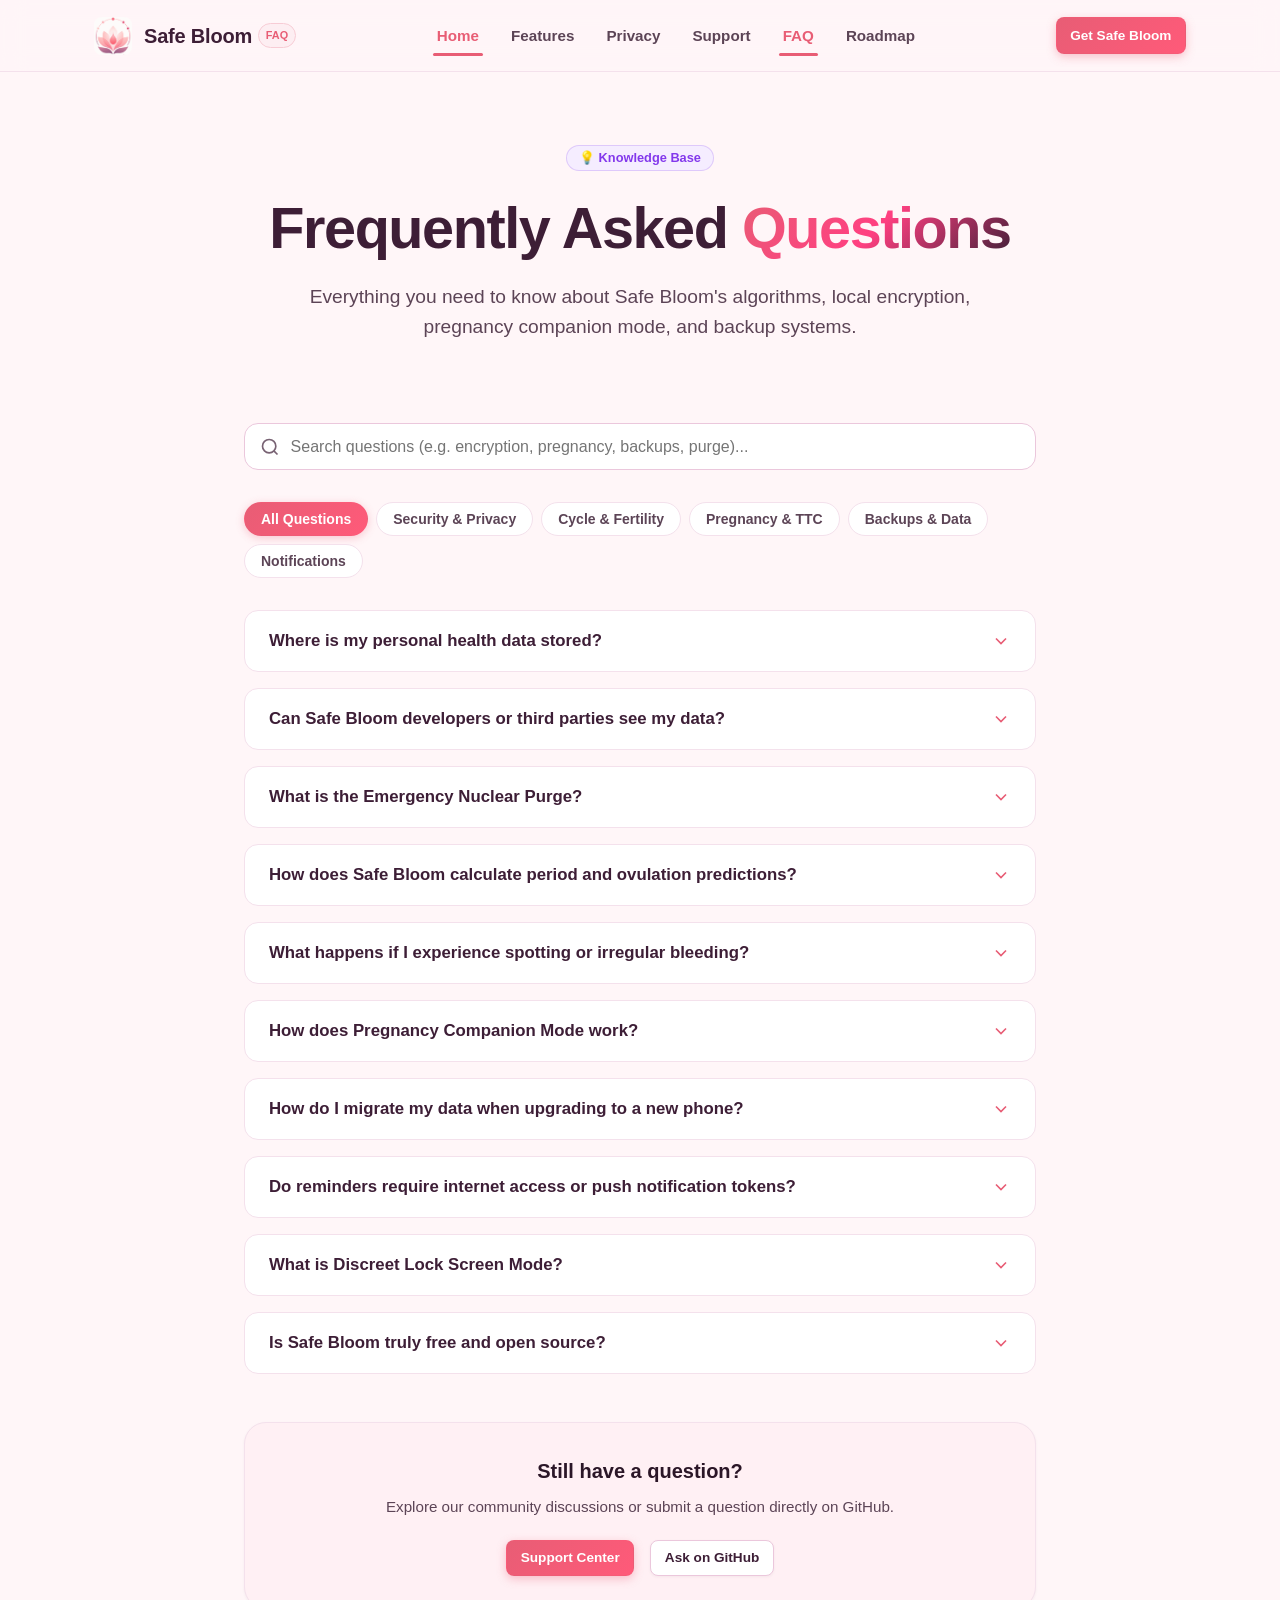
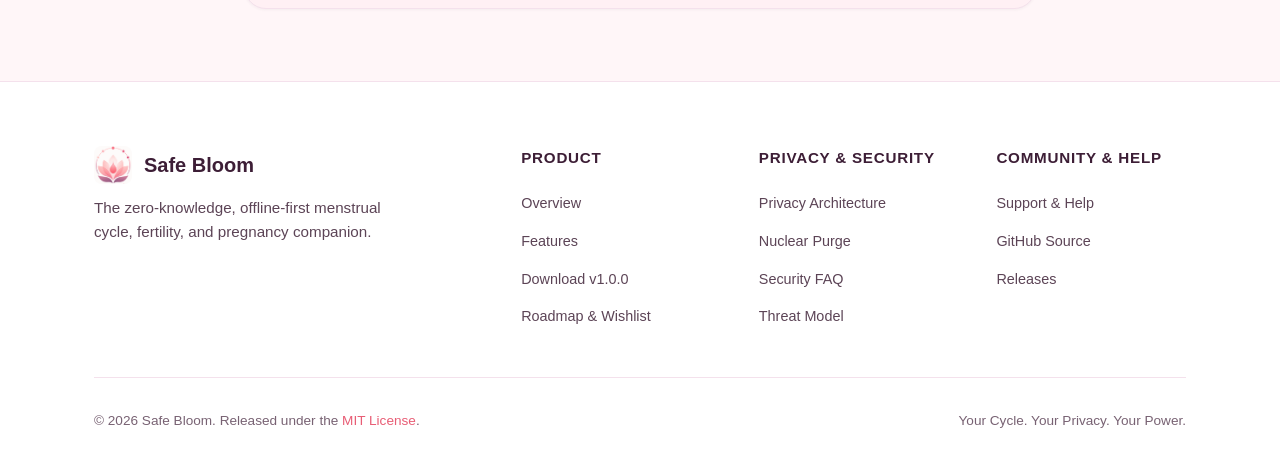
==== commit 13d18548: "docs: comment out donation / support development section until payment IDs are configured" ====
--- a/faq/index.html
+++ b/faq/index.html
@@ -284,7 +284,7 @@
             <li><a href="../support/" class="footer-link">Support & Help</a></li>
             <li><a href="https://github.com/DarkWolfHunter007/Safe-Bloom" target="_blank" rel="noopener noreferrer" class="footer-link">GitHub Source</a></li>
             <li><a href="https://github.com/DarkWolfHunter007/Safe-Bloom/releases" target="_blank" rel="noopener noreferrer" class="footer-link">Releases</a></li>
-            <li><a href="../roadmap/#support-the-project" class="footer-link">Support the Project</a></li>
+            <!-- <li><a href="../roadmap/#support-the-project" class="footer-link">Support the Project</a></li> -->
           </ul>
         </div>
       </div>
--- a/css/style.css
+++ b/css/style.css
@@ -959,18 +959,24 @@
 @media (max-width: 900px) {
   .footer-grid {
     grid-template-columns: 1fr 1fr;
-    gap: 2rem;
+    gap: 2.5rem;
   }
 
   .feature-split {
     grid-template-columns: 1fr;
-    gap: 2rem;
+    gap: 2.5rem;
   }
 }
 
 @media (max-width: 768px) {
+  :root {
+    --header-height: 64px;
+  }
+
   .mobile-toggle {
-    display: block;
+    display: flex;
+    align-items: center;
+    justify-content: center;
   }
 
   .nav-menu {
@@ -981,9 +987,9 @@
     background-color: var(--surface);
     border-bottom: 1px solid var(--border-medium);
     flex-direction: column;
-    align-items: flex-start;
-    padding: 1.5rem;
-    gap: 1.25rem;
+    align-items: stretch;
+    padding: 1.25rem 1.5rem 1.75rem;
+    gap: 0.5rem;
     box-shadow: var(--shadow-lg);
     display: none;
   }
@@ -992,21 +998,60 @@
     display: flex;
   }
 
+  .nav-menu li {
+    width: 100%;
+  }
+
+  .nav-link {
+    display: block;
+    padding: 0.75rem 0.5rem;
+    font-size: 1.05rem;
+    border-radius: var(--radius-sm);
+  }
+
+  .nav-link:hover,
+  .nav-link.active {
+    background-color: var(--primary-light);
+  }
+
+  .nav-link.active::after {
+    display: none;
+  }
+
   .nav-actions {
     display: none;
   }
 
+  .section {
+    padding: 3.5rem 0;
+  }
+
+  .hero {
+    padding: 3.5rem 0 2.5rem;
+  }
+
   .grid-2, .grid-3 {
     grid-template-columns: 1fr;
+    gap: 1.25rem;
+  }
+
+  .card {
+    padding: 1.5rem;
   }
 
   .footer-grid {
     grid-template-columns: 1fr;
+    gap: 2rem;
   }
 
   .footer-bottom {
     flex-direction: column;
     align-items: flex-start;
+    gap: 0.75rem;
+  }
+
+  .comparison-wrapper {
+    -webkit-overflow-scrolling: touch;
   }
 
   .timeline::before {
@@ -1023,3 +1068,62 @@
     height: 22px;
   }
 }
+
+@media (max-width: 480px) {
+  .hero-title {
+    font-size: 2rem;
+  }
+
+  .hero-subtitle {
+    font-size: 1.05rem;
+  }
+
+  .hero-actions {
+    flex-direction: column;
+    width: 100%;
+  }
+
+  .hero-actions .btn {
+    width: 100%;
+  }
+
+  .filter-tabs {
+    justify-content: flex-start;
+    overflow-x: auto;
+    flex-wrap: nowrap;
+    padding-bottom: 0.5rem;
+    -webkit-overflow-scrolling: touch;
+  }
+
+  .filter-tab {
+    flex-shrink: 0;
+  }
+
+  .copy-box {
+    flex-direction: column;
+    align-items: stretch;
+    gap: 0.75rem;
+  }
+
+  .copy-box button,
+  .copy-box a {
+    width: 100%;
+    text-align: center;
+  }
+
+  .cta-banner {
+    padding: 2.5rem 1.25rem;
+  }
+
+  .cta-banner .btn {
+    width: 100%;
+  }
+
+  .toast {
+    left: 1rem;
+    right: 1rem;
+    bottom: 1.5rem;
+    text-align: center;
+  }
+}
+
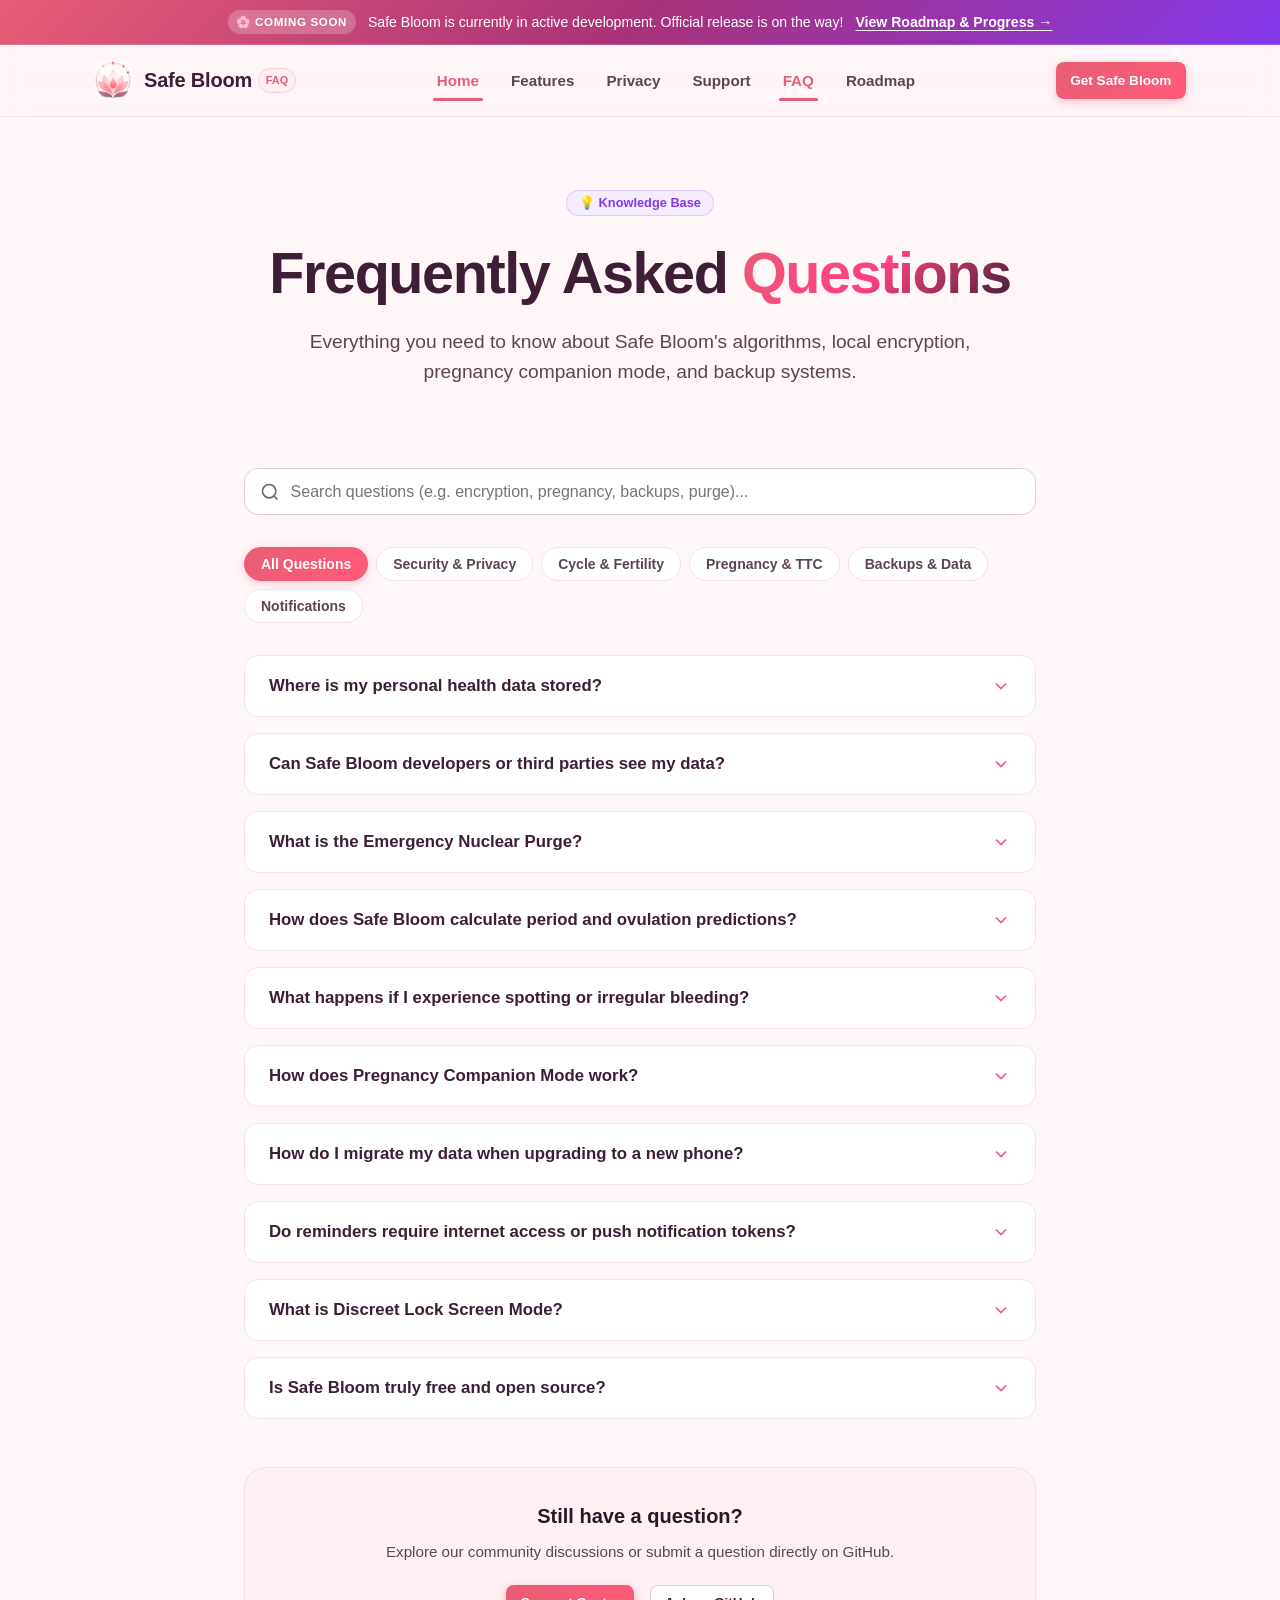
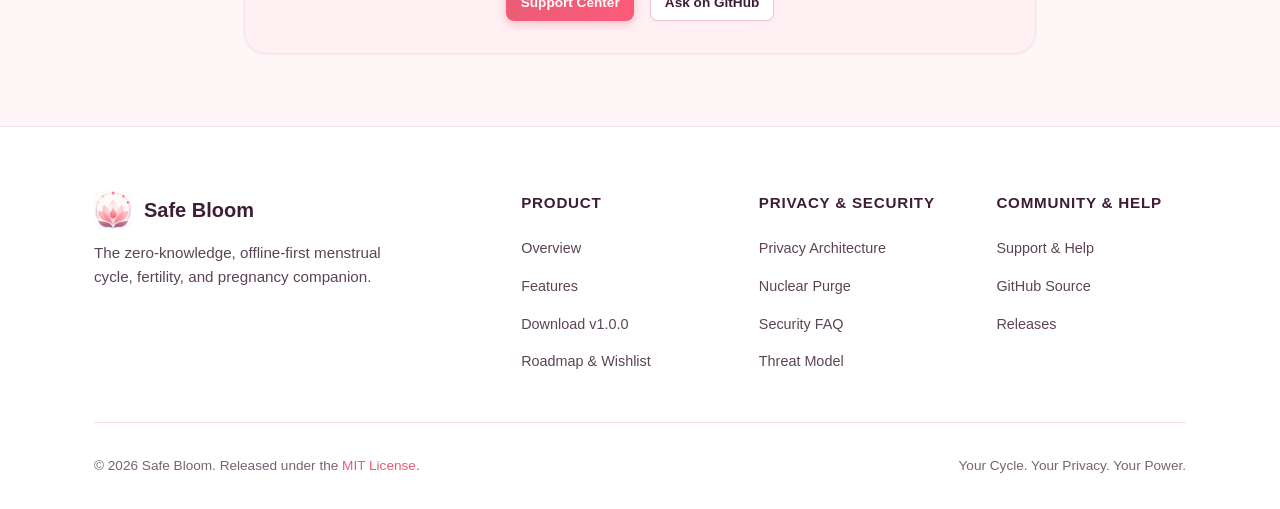
==== commit 0193cb70: "feat: add coming soon announcement banner to all site pages" ====
--- a/faq/index.html
+++ b/faq/index.html
@@ -21,6 +21,15 @@
 </head>
 <body>
 
+  <!-- Coming Soon Announcement Banner -->
+  <div class="announcement-banner" role="alert">
+    <div class="container">
+      <span class="banner-badge">🌸 Coming Soon</span>
+      <span>Safe Bloom is currently in active development. Official release is on the way!</span>
+      <a href="../roadmap/" class="banner-link">View Roadmap & Progress →</a>
+    </div>
+  </div>
+
   <!-- Site Header & Navigation -->
   <header class="site-header">
     <div class="container nav-wrapper">
--- a/css/style.css
+++ b/css/style.css
@@ -125,6 +125,54 @@
   max-width: 840px;
 }
 
+/* --- Announcement / Coming Soon Banner --- */
+.announcement-banner {
+  background: linear-gradient(135deg, #e85d75 0%, #a83279 50%, #8338ec 100%);
+  color: #ffffff;
+  padding: 0.65rem 1rem;
+  font-size: 0.88rem;
+  font-weight: 500;
+  text-align: center;
+  position: relative;
+  z-index: 101;
+  border-bottom: 1px solid rgba(255, 255, 255, 0.15);
+}
+
+.announcement-banner .container {
+  display: flex;
+  align-items: center;
+  justify-content: center;
+  gap: 0.75rem;
+  flex-wrap: wrap;
+}
+
+.announcement-banner .banner-badge {
+  background-color: rgba(255, 255, 255, 0.22);
+  color: #ffffff;
+  font-size: 0.72rem;
+  text-transform: uppercase;
+  letter-spacing: 0.06em;
+  padding: 0.15rem 0.55rem;
+  border-radius: var(--radius-full);
+  font-weight: 700;
+  white-space: nowrap;
+}
+
+.announcement-banner .banner-link {
+  color: #ffffff;
+  text-decoration: underline;
+  font-weight: 700;
+  text-underline-offset: 3px;
+  display: inline-flex;
+  align-items: center;
+  gap: 0.25rem;
+}
+
+.announcement-banner .banner-link:hover {
+  color: #fdeef2;
+  text-decoration: underline;
+}
+
 /* --- Header & Navigation --- */
 .site-header {
   position: sticky;
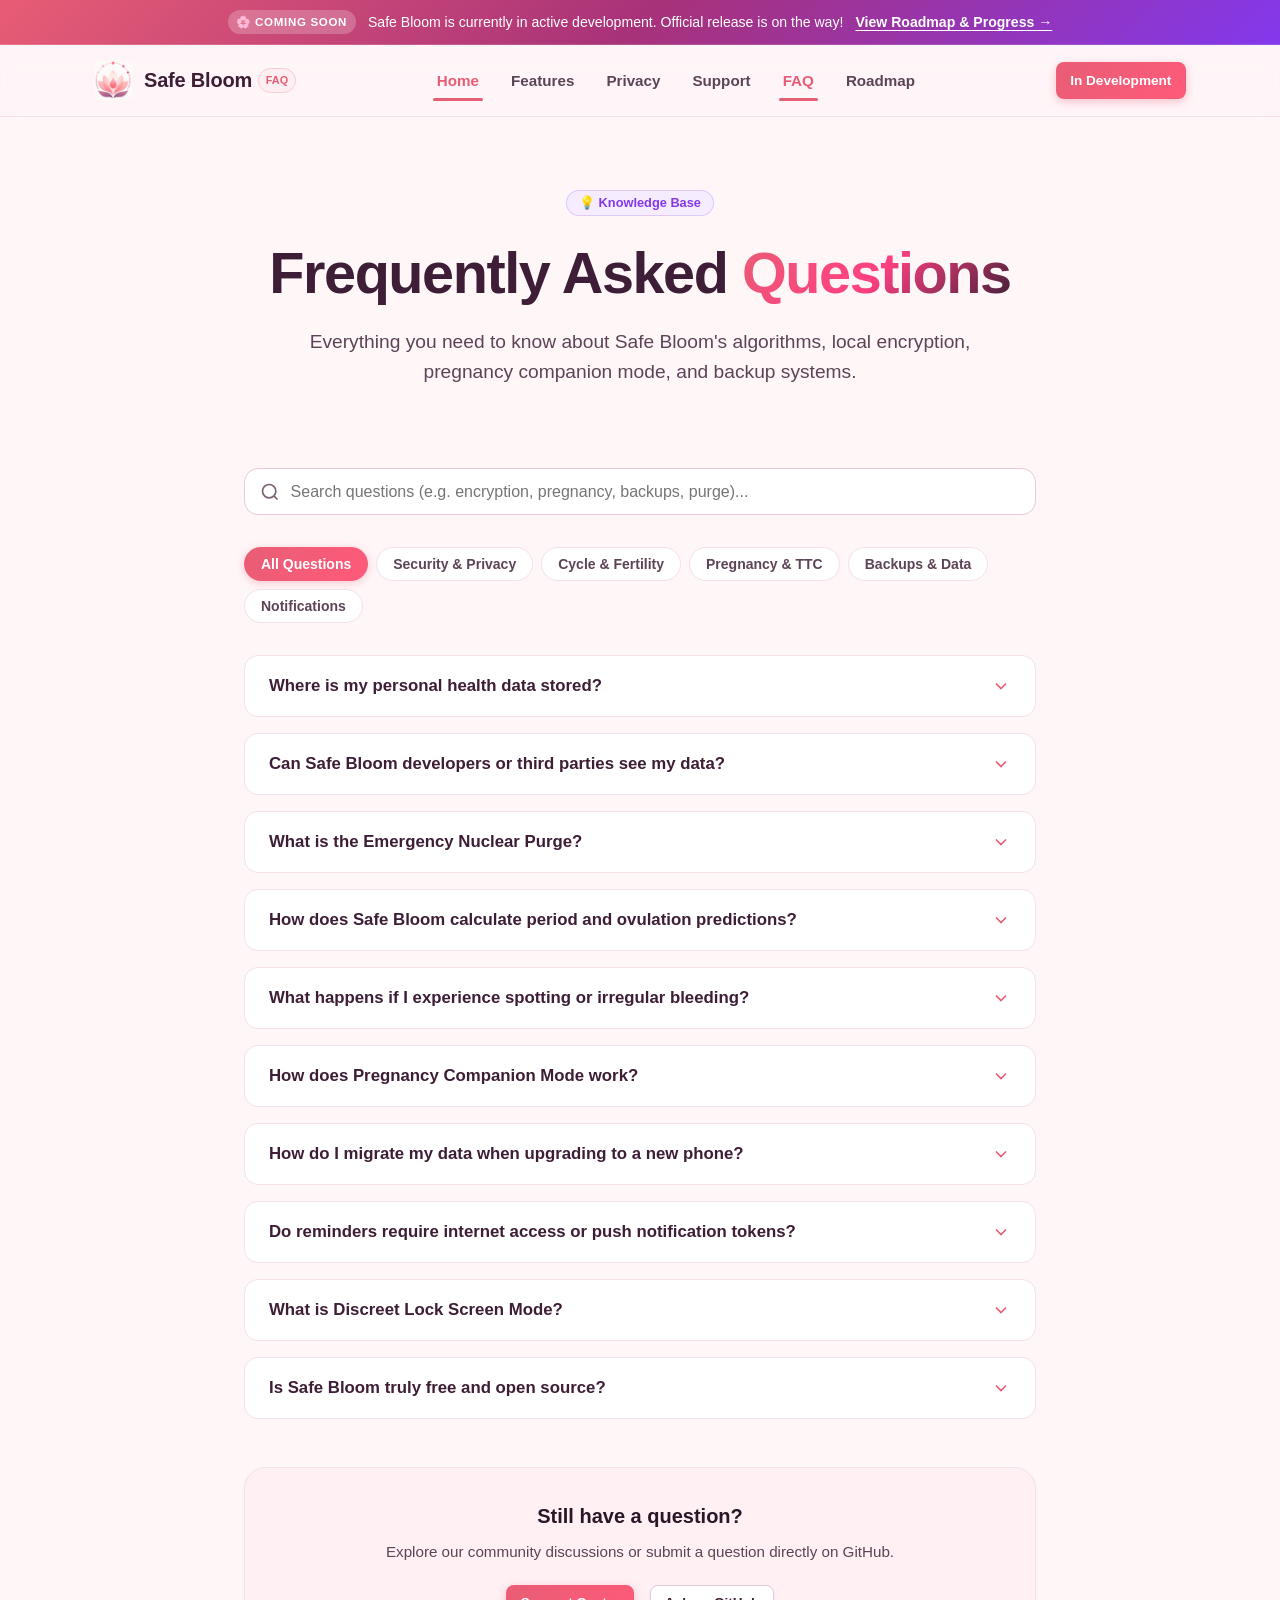
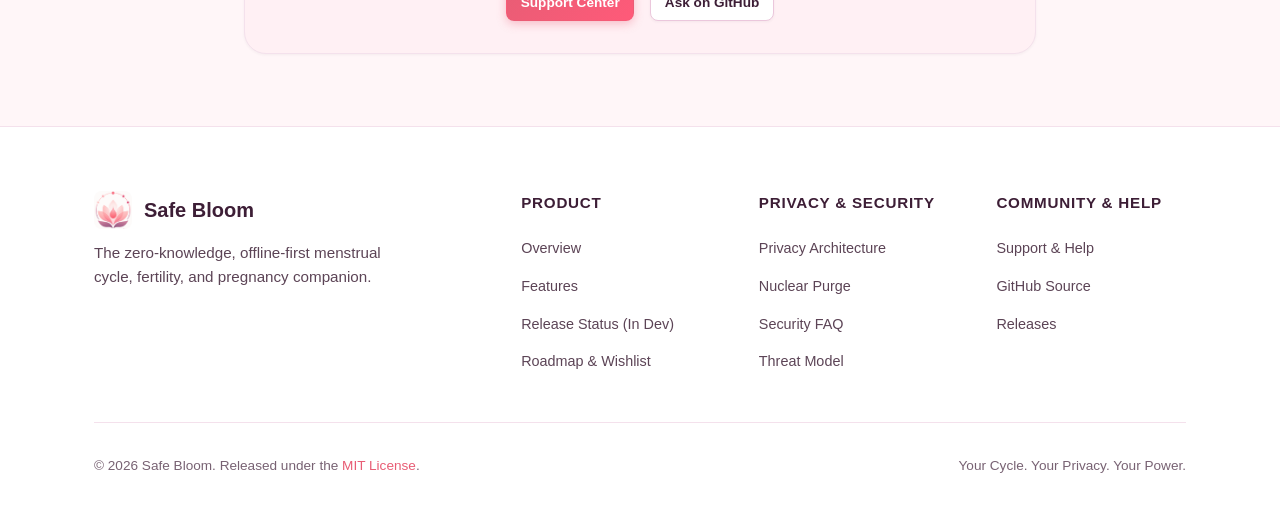
==== commit 3d8fa3a8: "fix(main): update download buttons and sections to reflect under development status" ====
--- a/faq/index.html
+++ b/faq/index.html
@@ -53,7 +53,7 @@
       </nav>
 
       <div class="nav-actions">
-        <a href="../#download" class="btn btn-primary btn-sm">Get Safe Bloom</a>
+        <a href="../#download" class="btn btn-primary btn-sm">In Development</a>
       </div>
 
       <button class="mobile-toggle" aria-label="Toggle navigation menu" aria-expanded="false">
@@ -272,7 +272,7 @@
           <ul class="footer-links">
             <li><a href="../" class="footer-link">Overview</a></li>
             <li><a href="../#features" class="footer-link">Features</a></li>
-            <li><a href="../#download" class="footer-link">Download v1.0.0</a></li>
+            <li><a href="../#download" class="footer-link">Release Status (In Dev)</a></li>
             <li><a href="../roadmap/" class="footer-link">Roadmap & Wishlist</a></li>
           </ul>
         </div>
